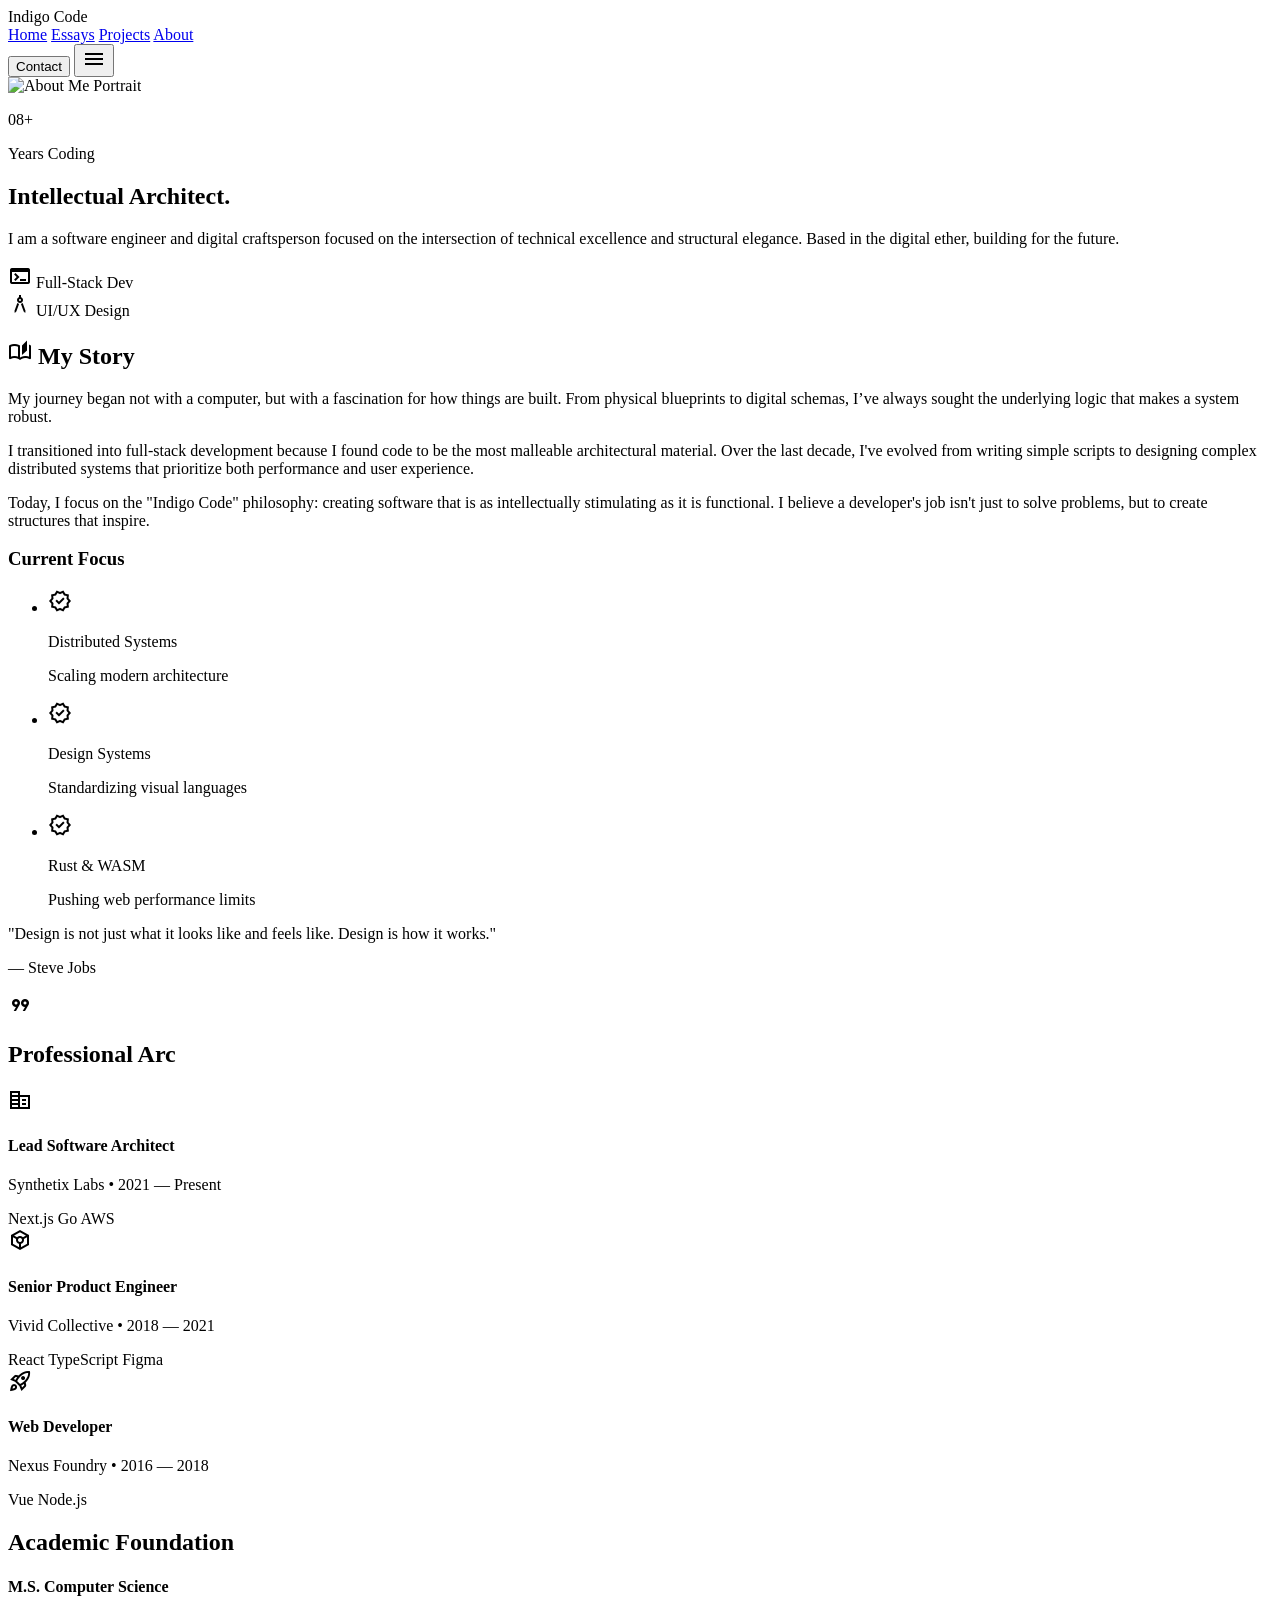
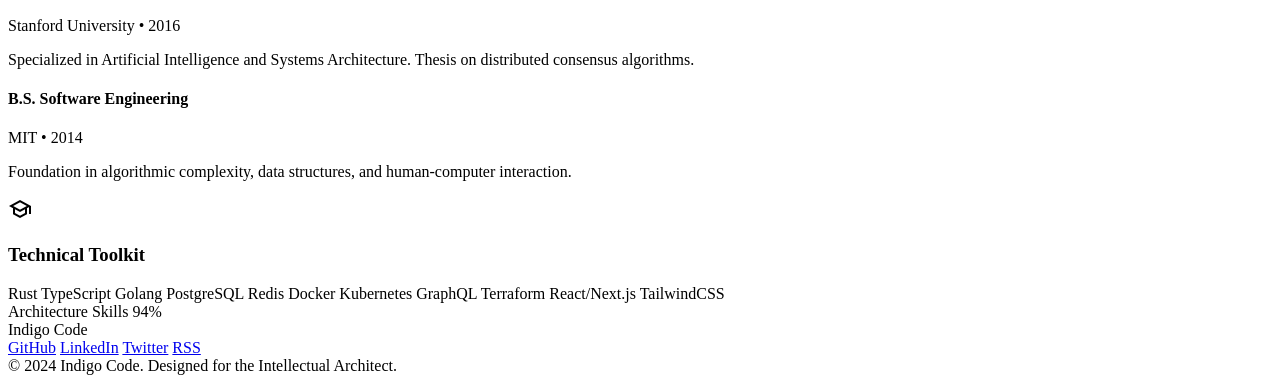
==== about.html @ 25bd3133 "update pages" ====
<!DOCTYPE html>

<html class="light" lang="en">

<head>
    <meta charset="utf-8" />
    <meta content="width=device-width, initial-scale=1.0" name="viewport" />
    <title>About Me | Indigo Code</title>
    <script src="https://cdn.tailwindcss.com?plugins=forms,container-queries"></script>
    <link
        href="https://fonts.googleapis.com/css2?family=Manrope:wght@400;700;800&amp;family=Inter:wght@400;500;600&amp;display=swap"
        rel="stylesheet" />
    <link
        href="https://fonts.googleapis.com/css2?family=Material+Symbols+Outlined:wght,FILL@100..700,0..1&amp;display=swap"
        rel="stylesheet" />
    <link
        href="https://fonts.googleapis.com/css2?family=Material+Symbols+Outlined:wght,FILL@100..700,0..1&amp;display=swap"
        rel="stylesheet" />
    <script id="tailwind-config">
        tailwind.config = {
            darkMode: "class",
            theme: {
                extend: {
                    "colors": {
                        "tertiary-container": "#006374",
                        "primary-fixed": "#dee0ff",
                        "primary": "#24389c",
                        "on-primary": "#ffffff",
                        "on-secondary-container": "#54647a",
                        "secondary-fixed-dim": "#b7c8e1",
                        "secondary-fixed": "#d3e4fe",
                        "surface-container-lowest": "#ffffff",
                        "surface-container-high": "#e6e8ea",
                        "error": "#ba1a1a",
                        "surface-container-low": "#f2f4f6",
                        "on-primary-fixed-variant": "#293ca0",
                        "on-tertiary-container": "#66e2ff",
                        "on-error": "#ffffff",
                        "on-tertiary": "#ffffff",
                        "error-container": "#ffdad6",
                        "background": "#f7f9fb",
                        "on-secondary": "#ffffff",
                        "surface-tint": "#4355b9",
                        "outline": "#757684",
                        "surface-dim": "#d8dadc",
                        "secondary": "#505f76",
                        "primary-container": "#3f51b5",
                        "on-surface-variant": "#454652",
                        "on-error-container": "#93000a",
                        "on-secondary-fixed-variant": "#38485d",
                        "surface-container-highest": "#e0e3e5",
                        "surface-container": "#eceef0",
                        "secondary-container": "#d0e1fb",
                        "on-surface": "#191c1e",
                        "on-primary-container": "#cacfff",
                        "surface-variant": "#e0e3e5",
                        "inverse-surface": "#2d3133",
                        "on-tertiary-fixed-variant": "#004e5c",
                        "on-secondary-fixed": "#0b1c30",
                        "on-background": "#191c1e",
                        "on-tertiary-fixed": "#001f26",
                        "on-primary-fixed": "#00105c",
                        "tertiary-fixed": "#acedff",
                        "surface": "#f7f9fb",
                        "tertiary": "#004a57",
                        "outline-variant": "#c5c5d4",
                        "surface-bright": "#f7f9fb",
                        "inverse-primary": "#bac3ff",
                        "primary-fixed-dim": "#bac3ff",
                        "tertiary-fixed-dim": "#4cd7f6",
                        "inverse-on-surface": "#eff1f3"
                    },
                    "borderRadius": {
                        "DEFAULT": "0.25rem",
                        "lg": "0.5rem",
                        "xl": "0.75rem",
                        "full": "9999px"
                    },
                    "fontFamily": {
                        "headline": ["Manrope"],
                        "body": ["Inter"],
                        "label": ["Inter"]
                    }
                },
            }
        }
    </script>
    <style>
        .material-symbols-outlined {
            font-variation-settings: 'FILL' 0, 'wght' 400, 'GRAD' 0, 'opsz' 24;
        }

        .bg-glass {
            backdrop-filter: blur(12px);
            -webkit-backdrop-filter: blur(12px);
        }
    </style>
</head>

<body class="bg-background text-on-surface font-body selection:bg-primary-fixed selection:text-on-primary-fixed">
    <header
        class="sticky top-0 w-full z-50 bg-slate-50/80 dark:bg-slate-900/80 backdrop-blur-xl shadow-sm dark:shadow-none">
        <nav class="flex justify-between items-center px-8 py-4 max-w-7xl mx-auto">
            <div class="text-2xl font-bold text-indigo-900 dark:text-white tracking-tighter font-headline">Indigo Code
            </div>
            <div class="hidden md:flex items-center gap-8 font-headline tracking-tight">
                <a class="text-slate-600 dark:text-slate-400 hover:text-indigo-600 dark:hover:text-indigo-300 transition-all duration-300"
                    href="#">Home</a>
                <a class="text-slate-600 dark:text-slate-400 hover:text-indigo-600 dark:hover:text-indigo-300 transition-all duration-300"
                    href="#">Essays</a>
                <a class="text-slate-600 dark:text-slate-400 hover:text-indigo-600 dark:hover:text-indigo-300 transition-all duration-300"
                    href="#">Projects</a>
                <a class="text-indigo-700 dark:text-indigo-400 border-b-2 border-indigo-700 dark:border-indigo-400 pb-1"
                    href="#">About</a>
            </div>
            <div class="flex items-center gap-4">
                <button
                    class="hidden md:block px-6 py-2 bg-gradient-to-br from-primary to-primary-container text-on-primary rounded-lg font-headline font-semibold scale-95 active:scale-90 transition-transform">
                    Contact
                </button>
                <button class="md:hidden text-on-surface">
                    <span class="material-symbols-outlined">menu</span>
                </button>
            </div>
        </nav>
    </header>
    <main class="max-w-7xl mx-auto px-8 py-16 md:py-24">
        <section class="relative mb-24">
            <div class="absolute -top-24 -right-12 w-96 h-96 bg-tertiary-fixed-dim/20 blur-[120px] rounded-full z-0">
            </div>
            <div class="flex flex-col md:flex-row gap-12 items-center relative z-10">
                <div class="w-full md:w-5/12 aspect-square relative">
                    <div class="absolute inset-0 bg-primary-container/10 rounded-xl -rotate-3"></div>
                    <img alt="About Me Portrait" class="w-full h-full object-cover rounded-xl shadow-xl relative z-10"
                        data-alt="Professional portrait of a focused man in a minimal office setting, soft natural lighting, warm and intellectual atmosphere"
                        src="https://lh3.googleusercontent.com/aida-public/[base64]" />
                    <div
                        class="absolute -bottom-6 -left-6 px-6 py-4 bg-surface-container-lowest shadow-lg rounded-lg border border-outline-variant/10 z-20">
                        <p class="text-primary font-headline font-extrabold text-xl leading-none">08+</p>
                        <p class="text-on-secondary-container text-xs font-label uppercase tracking-widest mt-1">Years
                            Coding</p>
                    </div>
                </div>
                <div class="w-full md:w-7/12">
                    <h1
                        class="text-6xl md:text-8xl font-headline font-extrabold tracking-tighter text-on-surface mb-6 leading-tight">
                        Intellectual <span class="text-primary">Architect.</span>
                    </h1>
                    <p class="text-xl text-on-surface-variant leading-relaxed max-w-2xl font-body">
                        I am a software engineer and digital craftsperson focused on the intersection of technical
                        excellence and structural elegance. Based in the digital ether, building for the future.
                    </p>
                    <div class="mt-8 flex gap-4">
                        <div
                            class="flex items-center gap-2 px-4 py-2 bg-secondary-container text-on-secondary-container rounded-full font-label text-sm">
                            <span class="material-symbols-outlined text-sm">terminal</span>
                            Full-Stack Dev
                        </div>
                        <div
                            class="flex items-center gap-2 px-4 py-2 bg-secondary-container text-on-secondary-container rounded-full font-label text-sm">
                            <span class="material-symbols-outlined text-sm">architecture</span>
                            UI/UX Design
                        </div>
                    </div>
                </div>
            </div>
        </section>
        <section class="grid grid-cols-1 md:grid-cols-12 gap-8 mb-24">
            <div class="md:col-span-8 bg-surface-container-low rounded-xl p-10">
                <h2 class="text-3xl font-headline font-bold mb-8 flex items-center gap-3">
                    <span class="material-symbols-outlined text-primary">auto_stories</span>
                    My Story
                </h2>
                <div class="space-y-6 text-on-surface-variant text-lg leading-relaxed font-body">
                    <p>
                        My journey began not with a computer, but with a fascination for how things are built. From
                        physical blueprints to digital schemas, I’ve always sought the underlying logic that makes a
                        system robust.
                    </p>
                    <p>
                        I transitioned into full-stack development because I found code to be the most malleable
                        architectural material. Over the last decade, I've evolved from writing simple scripts to
                        designing complex distributed systems that prioritize both performance and user experience.
                    </p>
                    <p>
                        Today, I focus on the "Indigo Code" philosophy: creating software that is as intellectually
                        stimulating as it is functional. I believe a developer's job isn't just to solve problems, but
                        to create structures that inspire.
                    </p>
                </div>
            </div>
            <div class="md:col-span-4 space-y-8">
                <div class="bg-surface-container-high rounded-xl p-8">
                    <h3 class="text-xl font-headline font-bold mb-6">Current Focus</h3>
                    <ul class="space-y-4">
                        <li class="flex gap-4">
                            <span class="material-symbols-outlined text-primary">verified</span>
                            <div>
                                <p class="font-bold">Distributed Systems</p>
                                <p class="text-sm text-on-surface-variant">Scaling modern architecture</p>
                            </div>
                        </li>
                        <li class="flex gap-4">
                            <span class="material-symbols-outlined text-primary">verified</span>
                            <div>
                                <p class="font-bold">Design Systems</p>
                                <p class="text-sm text-on-surface-variant">Standardizing visual languages</p>
                            </div>
                        </li>
                        <li class="flex gap-4">
                            <span class="material-symbols-outlined text-primary">verified</span>
                            <div>
                                <p class="font-bold">Rust &amp; WASM</p>
                                <p class="text-sm text-on-surface-variant">Pushing web performance limits</p>
                            </div>
                        </li>
                    </ul>
                </div>
                <div class="bg-primary text-on-primary rounded-xl p-8 overflow-hidden relative">
                    <div class="relative z-10">
                        <p class="font-headline italic text-lg leading-snug">"Design is not just what it looks like and
                            feels like. Design is how it works."</p>
                        <p class="mt-4 text-sm font-label opacity-70">— Steve Jobs</p>
                    </div>
                    <div class="absolute -bottom-8 -right-8 opacity-10">
                        <span class="material-symbols-outlined text-[120px]">format_quote</span>
                    </div>
                </div>
            </div>
        </section>
        <section class="mb-24">
            <h2 class="text-4xl font-headline font-extrabold mb-12 tracking-tight">Professional Arc</h2>
            <div class="space-y-4">
                <div
                    class="group bg-surface-container-lowest p-8 rounded-xl flex flex-col md:flex-row justify-between items-start md:items-center hover:bg-surface-container transition-colors duration-300">
                    <div class="flex items-center gap-6">
                        <div class="w-14 h-14 bg-primary/5 rounded-lg flex items-center justify-center text-primary">
                            <span class="material-symbols-outlined text-3xl">corporate_fare</span>
                        </div>
                        <div>
                            <h4 class="text-xl font-headline font-bold">Lead Software Architect</h4>
                            <p class="text-on-surface-variant">Synthetix Labs • 2021 — Present</p>
                        </div>
                    </div>
                    <div class="mt-4 md:mt-0 flex gap-2">
                        <span class="px-3 py-1 bg-surface-container-highest rounded text-xs font-label">Next.js</span>
                        <span class="px-3 py-1 bg-surface-container-highest rounded text-xs font-label">Go</span>
                        <span class="px-3 py-1 bg-surface-container-highest rounded text-xs font-label">AWS</span>
                    </div>
                </div>
                <div
                    class="group bg-surface-container-lowest p-8 rounded-xl flex flex-col md:flex-row justify-between items-start md:items-center hover:bg-surface-container transition-colors duration-300">
                    <div class="flex items-center gap-6">
                        <div class="w-14 h-14 bg-primary/5 rounded-lg flex items-center justify-center text-primary">
                            <span class="material-symbols-outlined text-3xl">token</span>
                        </div>
                        <div>
                            <h4 class="text-xl font-headline font-bold">Senior Product Engineer</h4>
                            <p class="text-on-surface-variant">Vivid Collective • 2018 — 2021</p>
                        </div>
                    </div>
                    <div class="mt-4 md:mt-0 flex gap-2">
                        <span class="px-3 py-1 bg-surface-container-highest rounded text-xs font-label">React</span>
                        <span
                            class="px-3 py-1 bg-surface-container-highest rounded text-xs font-label">TypeScript</span>
                        <span class="px-3 py-1 bg-surface-container-highest rounded text-xs font-label">Figma</span>
                    </div>
                </div>
                <div
                    class="group bg-surface-container-lowest p-8 rounded-xl flex flex-col md:flex-row justify-between items-start md:items-center hover:bg-surface-container transition-colors duration-300">
                    <div class="flex items-center gap-6">
                        <div class="w-14 h-14 bg-primary/5 rounded-lg flex items-center justify-center text-primary">
                            <span class="material-symbols-outlined text-3xl">rocket_launch</span>
                        </div>
                        <div>
                            <h4 class="text-xl font-headline font-bold">Web Developer</h4>
                            <p class="text-on-surface-variant">Nexus Foundry • 2016 — 2018</p>
                        </div>
                    </div>
                    <div class="mt-4 md:mt-0 flex gap-2">
                        <span class="px-3 py-1 bg-surface-container-highest rounded text-xs font-label">Vue</span>
                        <span class="px-3 py-1 bg-surface-container-highest rounded text-xs font-label">Node.js</span>
                    </div>
                </div>
            </div>
        </section>
        <section class="grid grid-cols-1 md:grid-cols-2 gap-12">
            <div>
                <h2 class="text-3xl font-headline font-bold mb-8">Academic Foundation</h2>
                <div class="relative pl-8 border-l border-outline-variant/30 space-y-12">
                    <div class="relative">
                        <div
                            class="absolute -left-[41px] top-0 w-5 h-5 bg-primary rounded-full border-4 border-background">
                        </div>
                        <h4 class="font-headline font-bold text-lg">M.S. Computer Science</h4>
                        <p class="text-primary font-label text-sm uppercase tracking-wide">Stanford University • 2016
                        </p>
                        <p class="mt-2 text-on-surface-variant">Specialized in Artificial Intelligence and Systems
                            Architecture. Thesis on distributed consensus algorithms.</p>
                    </div>
                    <div class="relative">
                        <div
                            class="absolute -left-[41px] top-0 w-5 h-5 bg-outline-variant rounded-full border-4 border-background">
                        </div>
                        <h4 class="font-headline font-bold text-lg">B.S. Software Engineering</h4>
                        <p class="text-primary font-label text-sm uppercase tracking-wide">MIT • 2014</p>
                        <p class="mt-2 text-on-surface-variant">Foundation in algorithmic complexity, data structures,
                            and human-computer interaction.</p>
                    </div>
                </div>
            </div>
            <div class="bg-surface-container-low rounded-xl p-10 relative overflow-hidden">
                <div class="absolute top-0 right-0 p-4 opacity-5">
                    <span class="material-symbols-outlined text-9xl">school</span>
                </div>
                <h3 class="text-2xl font-headline font-bold mb-6">Technical Toolkit</h3>
                <div class="flex flex-wrap gap-3">
                    <span
                        class="px-4 py-2 bg-surface-container-lowest text-on-surface rounded-lg font-label text-sm shadow-sm">Rust</span>
                    <span
                        class="px-4 py-2 bg-surface-container-lowest text-on-surface rounded-lg font-label text-sm shadow-sm">TypeScript</span>
                    <span
                        class="px-4 py-2 bg-surface-container-lowest text-on-surface rounded-lg font-label text-sm shadow-sm">Golang</span>
                    <span
                        class="px-4 py-2 bg-surface-container-lowest text-on-surface rounded-lg font-label text-sm shadow-sm">PostgreSQL</span>
                    <span
                        class="px-4 py-2 bg-surface-container-lowest text-on-surface rounded-lg font-label text-sm shadow-sm">Redis</span>
                    <span
                        class="px-4 py-2 bg-surface-container-lowest text-on-surface rounded-lg font-label text-sm shadow-sm">Docker</span>
                    <span
                        class="px-4 py-2 bg-surface-container-lowest text-on-surface rounded-lg font-label text-sm shadow-sm">Kubernetes</span>
                    <span
                        class="px-4 py-2 bg-surface-container-lowest text-on-surface rounded-lg font-label text-sm shadow-sm">GraphQL</span>
                    <span
                        class="px-4 py-2 bg-surface-container-lowest text-on-surface rounded-lg font-label text-sm shadow-sm">Terraform</span>
                    <span
                        class="px-4 py-2 bg-surface-container-lowest text-on-surface rounded-lg font-label text-sm shadow-sm">React/Next.js</span>
                    <span
                        class="px-4 py-2 bg-surface-container-lowest text-on-surface rounded-lg font-label text-sm shadow-sm">TailwindCSS</span>
                </div>
                <div class="mt-10">
                    <div
                        class="flex justify-between text-xs font-label mb-2 uppercase tracking-widest text-on-surface-variant">
                        <span>Architecture Skills</span>
                        <span>94%</span>
                    </div>
                    <div class="w-full h-2 bg-surface-container-highest rounded-full overflow-hidden">
                        <div class="w-[94%] h-full bg-primary"></div>
                    </div>
                </div>
            </div>
        </section>
    </main>
    <footer class="bg-slate-100 dark:bg-slate-950 w-full py-12">
        <div class="flex flex-col md:flex-row justify-between items-center px-8 max-w-7xl mx-auto gap-6">
            <div class="font-manrope font-bold text-indigo-900 dark:text-indigo-100">
                Indigo Code
            </div>
            <div class="flex gap-8">
                <a class="text-slate-500 dark:text-slate-400 font-inter text-sm hover:text-indigo-500 dark:hover:text-indigo-300 underline-offset-4 hover:underline opacity-80 hover:opacity-100 transition-opacity"
                    href="#">GitHub</a>
                <a class="text-slate-500 dark:text-slate-400 font-inter text-sm hover:text-indigo-500 dark:hover:text-indigo-300 underline-offset-4 hover:underline opacity-80 hover:opacity-100 transition-opacity"
                    href="#">LinkedIn</a>
                <a class="text-slate-500 dark:text-slate-400 font-inter text-sm hover:text-indigo-500 dark:hover:text-indigo-300 underline-offset-4 hover:underline opacity-80 hover:opacity-100 transition-opacity"
                    href="#">Twitter</a>
                <a class="text-slate-500 dark:text-slate-400 font-inter text-sm hover:text-indigo-500 dark:hover:text-indigo-300 underline-offset-4 hover:underline opacity-80 hover:opacity-100 transition-opacity"
                    href="#">RSS</a>
            </div>
            <div class="text-slate-500 dark:text-slate-400 font-inter text-sm">
                © 2024 Indigo Code. Designed for the Intellectual Architect.
            </div>
        </div>
    </footer>
</body>

</html>
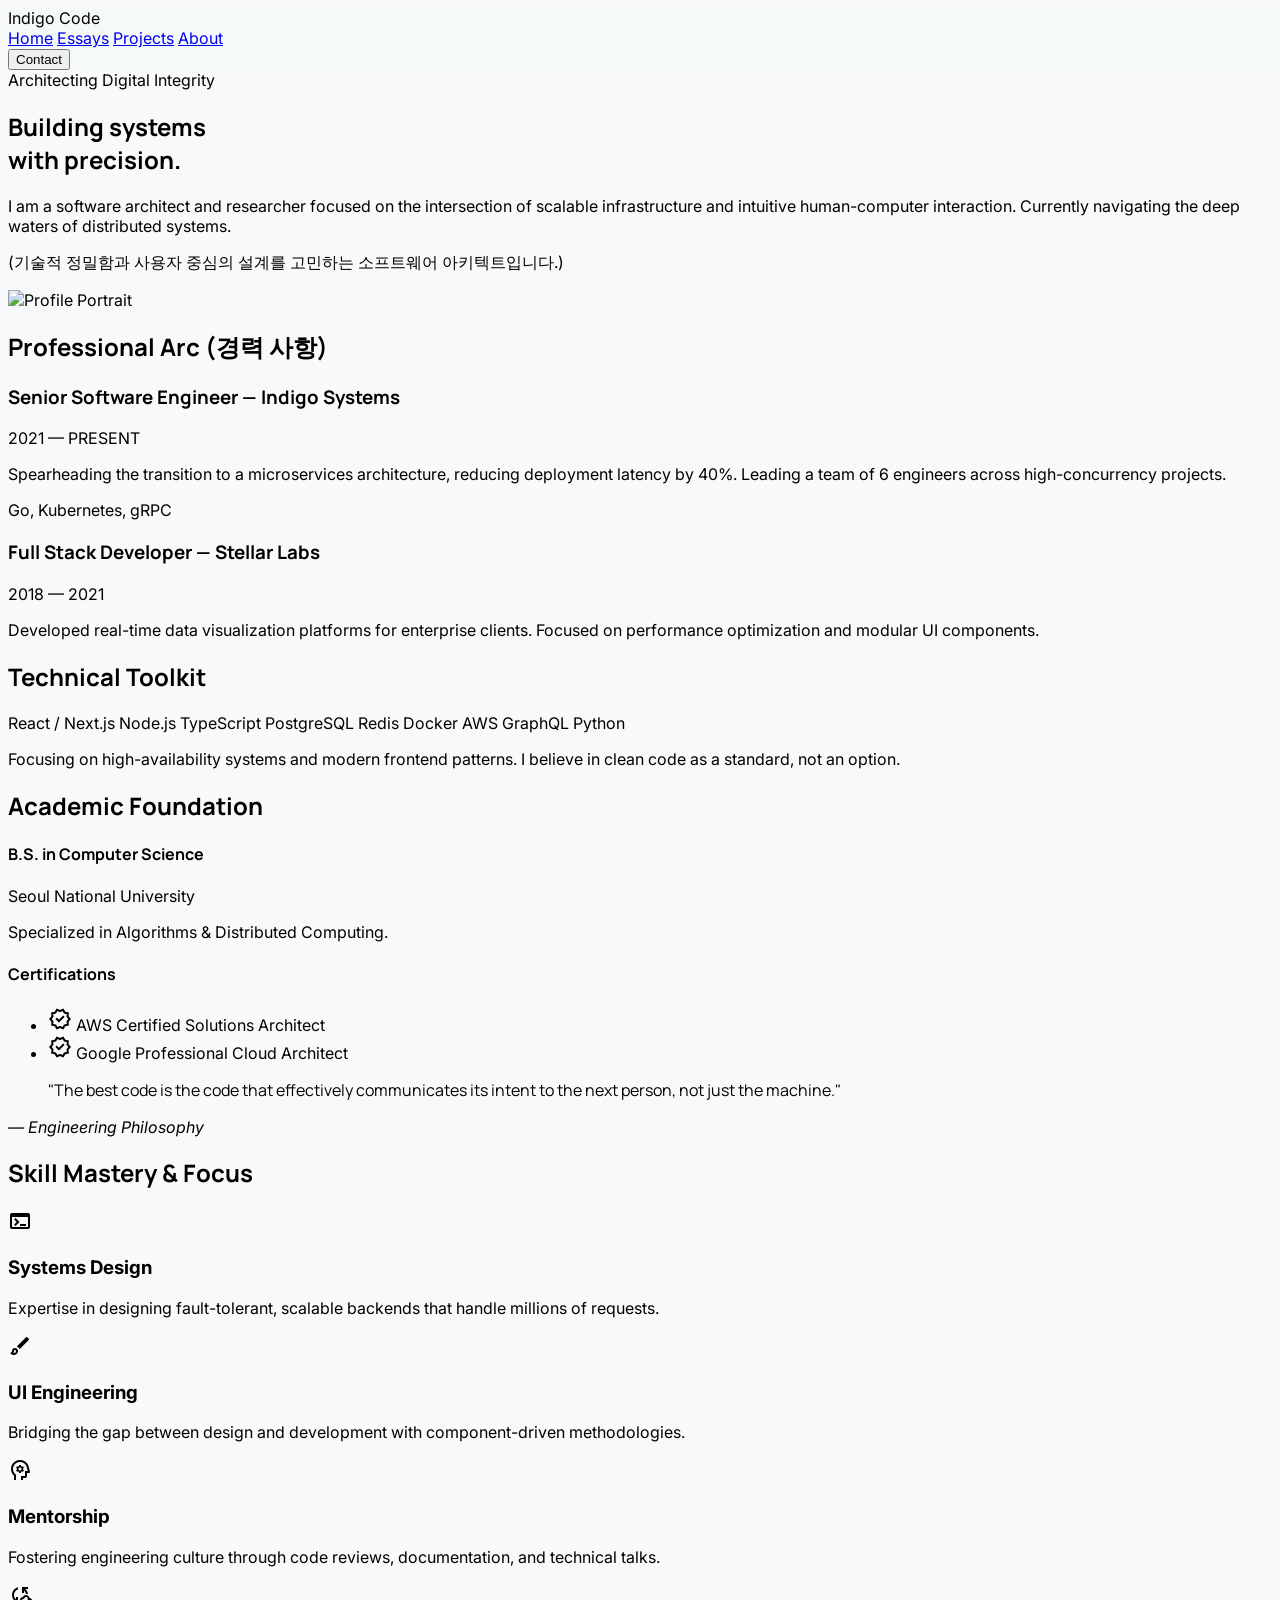
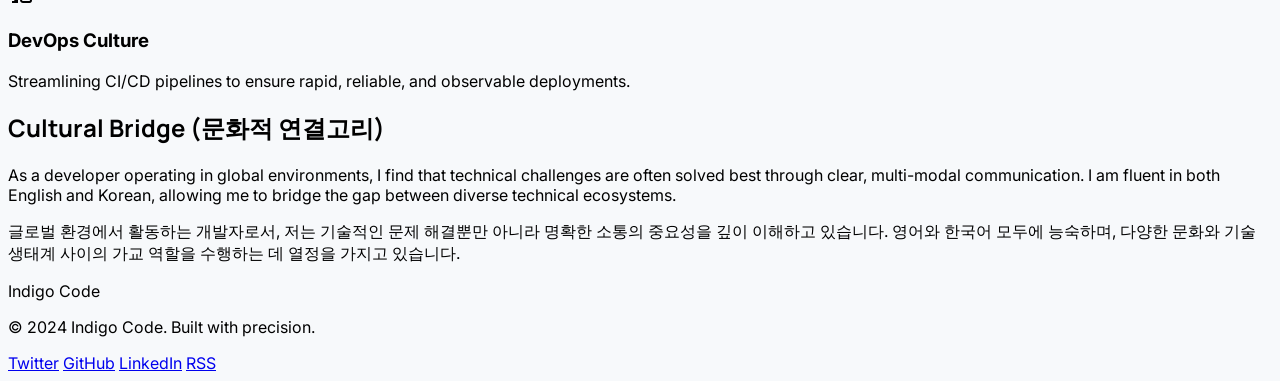
==== commit bf4bbfbe: "update pages" ====
--- a/about.html
+++ b/about.html
@@ -1,14 +1,14 @@
 <!DOCTYPE html>
 
-<html class="light" lang="en">
+<html lang="en">
 
 <head>
     <meta charset="utf-8" />
     <meta content="width=device-width, initial-scale=1.0" name="viewport" />
-    <title>About Me | Indigo Code</title>
+    <title>About | Indigo Code</title>
     <script src="https://cdn.tailwindcss.com?plugins=forms,container-queries"></script>
     <link
-        href="https://fonts.googleapis.com/css2?family=Manrope:wght@400;700;800&amp;family=Inter:wght@400;500;600&amp;display=swap"
+        href="https://fonts.googleapis.com/css2?family=Manrope:wght@400;600;700;800&amp;family=Inter:wght@400;500;600&amp;display=swap"
         rel="stylesheet" />
     <link
         href="https://fonts.googleapis.com/css2?family=Material+Symbols+Outlined:wght,FILL@100..700,0..1&amp;display=swap"
@@ -22,53 +22,53 @@
             theme: {
                 extend: {
                     "colors": {
-                        "tertiary-container": "#006374",
-                        "primary-fixed": "#dee0ff",
+                        "on-tertiary": "#ffffff",
+                        "on-secondary": "#ffffff",
+                        "on-primary-fixed": "#00105c",
+                        "surface-bright": "#f7f9fb",
+                        "surface": "#f7f9fb",
                         "primary": "#24389c",
                         "on-primary": "#ffffff",
+                        "surface-dim": "#d8dadc",
+                        "surface-container-low": "#f2f4f6",
+                        "surface-container": "#eceef0",
+                        "secondary": "#505f76",
+                        "on-primary-container": "#cacfff",
+                        "on-secondary-fixed": "#0b1c30",
+                        "inverse-primary": "#bac3ff",
+                        "on-surface-variant": "#454652",
                         "on-secondary-container": "#54647a",
+                        "on-primary-fixed-variant": "#293ca0",
+                        "on-background": "#191c1e",
+                        "tertiary-fixed-dim": "#4cd7f6",
                         "secondary-fixed-dim": "#b7c8e1",
+                        "tertiary-container": "#006374",
+                        "on-tertiary-container": "#66e2ff",
+                        "primary-container": "#3f51b5",
+                        "on-error": "#ffffff",
+                        "primary-fixed": "#dee0ff",
+                        "surface-container-highest": "#e0e3e5",
+                        "on-error-container": "#93000a",
+                        "outline-variant": "#c5c5d4",
+                        "inverse-surface": "#2d3133",
+                        "secondary-container": "#d0e1fb",
+                        "background": "#f7f9fb",
+                        "primary-fixed-dim": "#bac3ff",
+                        "on-surface": "#191c1e",
+                        "tertiary-fixed": "#acedff",
+                        "on-tertiary-fixed": "#001f26",
+                        "outline": "#757684",
+                        "error-container": "#ffdad6",
+                        "surface-container-lowest": "#ffffff",
+                        "error": "#ba1a1a",
+                        "inverse-on-surface": "#eff1f3",
                         "secondary-fixed": "#d3e4fe",
-                        "surface-container-lowest": "#ffffff",
+                        "tertiary": "#004a57",
+                        "on-tertiary-fixed-variant": "#004e5c",
+                        "surface-tint": "#4355b9",
+                        "surface-variant": "#e0e3e5",
                         "surface-container-high": "#e6e8ea",
-                        "error": "#ba1a1a",
-                        "surface-container-low": "#f2f4f6",
-                        "on-primary-fixed-variant": "#293ca0",
-                        "on-tertiary-container": "#66e2ff",
-                        "on-error": "#ffffff",
-                        "on-tertiary": "#ffffff",
-                        "error-container": "#ffdad6",
-                        "background": "#f7f9fb",
-                        "on-secondary": "#ffffff",
-                        "surface-tint": "#4355b9",
-                        "outline": "#757684",
-                        "surface-dim": "#d8dadc",
-                        "secondary": "#505f76",
-                        "primary-container": "#3f51b5",
-                        "on-surface-variant": "#454652",
-                        "on-error-container": "#93000a",
-                        "on-secondary-fixed-variant": "#38485d",
-                        "surface-container-highest": "#e0e3e5",
-                        "surface-container": "#eceef0",
-                        "secondary-container": "#d0e1fb",
-                        "on-surface": "#191c1e",
-                        "on-primary-container": "#cacfff",
-                        "surface-variant": "#e0e3e5",
-                        "inverse-surface": "#2d3133",
-                        "on-tertiary-fixed-variant": "#004e5c",
-                        "on-secondary-fixed": "#0b1c30",
-                        "on-background": "#191c1e",
-                        "on-tertiary-fixed": "#001f26",
-                        "on-primary-fixed": "#00105c",
-                        "tertiary-fixed": "#acedff",
-                        "surface": "#f7f9fb",
-                        "tertiary": "#004a57",
-                        "outline-variant": "#c5c5d4",
-                        "surface-bright": "#f7f9fb",
-                        "inverse-primary": "#bac3ff",
-                        "primary-fixed-dim": "#bac3ff",
-                        "tertiary-fixed-dim": "#4cd7f6",
-                        "inverse-on-surface": "#eff1f3"
+                        "on-secondary-fixed-variant": "#38485d"
                     },
                     "borderRadius": {
                         "DEFAULT": "0.25rem",
@@ -82,292 +82,267 @@
                         "label": ["Inter"]
                     }
                 },
-            }
+            },
         }
     </script>
     <style>
+        body {
+            font-family: 'Inter', sans-serif;
+            background-color: #f7f9fb;
+        }
+
+        .font-headline {
+            font-family: 'Manrope', sans-serif;
+        }
+
         .material-symbols-outlined {
             font-variation-settings: 'FILL' 0, 'wght' 400, 'GRAD' 0, 'opsz' 24;
         }
 
-        .bg-glass {
-            backdrop-filter: blur(12px);
-            -webkit-backdrop-filter: blur(12px);
+        .no-line {
+            border: none !important;
+        }
+
+        .tonal-layering {
+            background-color: rgba(247, 249, 251, 0.8);
         }
     </style>
 </head>
 
-<body class="bg-background text-on-surface font-body selection:bg-primary-fixed selection:text-on-primary-fixed">
-    <header
-        class="sticky top-0 w-full z-50 bg-slate-50/80 dark:bg-slate-900/80 backdrop-blur-xl shadow-sm dark:shadow-none">
-        <nav class="flex justify-between items-center px-8 py-4 max-w-7xl mx-auto">
-            <div class="text-2xl font-bold text-indigo-900 dark:text-white tracking-tighter font-headline">Indigo Code
-            </div>
-            <div class="hidden md:flex items-center gap-8 font-headline tracking-tight">
-                <a class="text-slate-600 dark:text-slate-400 hover:text-indigo-600 dark:hover:text-indigo-300 transition-all duration-300"
-                    href="#">Home</a>
-                <a class="text-slate-600 dark:text-slate-400 hover:text-indigo-600 dark:hover:text-indigo-300 transition-all duration-300"
-                    href="#">Essays</a>
-                <a class="text-slate-600 dark:text-slate-400 hover:text-indigo-600 dark:hover:text-indigo-300 transition-all duration-300"
-                    href="#">Projects</a>
-                <a class="text-indigo-700 dark:text-indigo-400 border-b-2 border-indigo-700 dark:border-indigo-400 pb-1"
-                    href="#">About</a>
-            </div>
-            <div class="flex items-center gap-4">
+<body class="text-on-surface selection:bg-primary-container selection:text-on-primary-container">
+    <!-- TopNavBar Shell -->
+    <nav class="fixed top-0 w-full z-50 bg-slate-50/80 dark:bg-slate-950/80 backdrop-blur-xl no-line tonal-layering">
+        <div class="flex justify-between items-center px-8 py-4 max-w-7xl mx-auto font-['Manrope'] tracking-tight">
+            <div class="text-xl font-bold tracking-tighter text-indigo-900 dark:text-indigo-100">
+                Indigo Code
+            </div>
+            <div class="hidden md:flex items-center space-x-8">
+                <a class="text-slate-600 dark:text-slate-400 hover:text-indigo-600 hover:bg-slate-200/50 dark:hover:bg-slate-800/50 transition-colors px-2 py-1 rounded"
+                    href="index.html">Home</a>
+                <a class="text-slate-600 dark:text-slate-400 hover:text-indigo-600 hover:bg-slate-200/50 dark:hover:bg-slate-800/50 transition-colors px-2 py-1 rounded"
+                    href="list.html">Essays</a>
+                <a class="text-slate-600 dark:text-slate-400 hover:text-indigo-600 hover:bg-slate-200/50 dark:hover:bg-slate-800/50 transition-colors px-2 py-1 rounded"
+                    href="projects.html">Projects</a>
+                <a class="text-indigo-700 dark:text-indigo-400 font-bold border-b-2 border-indigo-600 px-2 py-1"
+                    href="about.html">About</a>
+            </div>
+            <div class="flex items-center space-x-4">
                 <button
-                    class="hidden md:block px-6 py-2 bg-gradient-to-br from-primary to-primary-container text-on-primary rounded-lg font-headline font-semibold scale-95 active:scale-90 transition-transform">
+                    class="bg-gradient-to-br from-primary to-primary-container text-on-primary px-6 py-2 rounded font-semibold scale-95 duration-200 hover:scale-100 transition-transform">
                     Contact
                 </button>
-                <button class="md:hidden text-on-surface">
-                    <span class="material-symbols-outlined">menu</span>
-                </button>
-            </div>
-        </nav>
-    </header>
-    <main class="max-w-7xl mx-auto px-8 py-16 md:py-24">
-        <section class="relative mb-24">
-            <div class="absolute -top-24 -right-12 w-96 h-96 bg-tertiary-fixed-dim/20 blur-[120px] rounded-full z-0">
-            </div>
-            <div class="flex flex-col md:flex-row gap-12 items-center relative z-10">
-                <div class="w-full md:w-5/12 aspect-square relative">
-                    <div class="absolute inset-0 bg-primary-container/10 rounded-xl -rotate-3"></div>
-                    <img alt="About Me Portrait" class="w-full h-full object-cover rounded-xl shadow-xl relative z-10"
-                        data-alt="Professional portrait of a focused man in a minimal office setting, soft natural lighting, warm and intellectual atmosphere"
-                        src="https://lh3.googleusercontent.com/aida-public/[base64]" />
+            </div>
+        </div>
+    </nav>
+    <main class="pt-24 pb-20">
+        <!-- Hero Section: Identity -->
+        <section class="max-w-7xl mx-auto px-8 mb-16">
+            <div class="grid grid-cols-1 lg:grid-cols-12 gap-12 items-end">
+                <div class="lg:col-span-8">
+                    <span class="text-tertiary font-bold tracking-widest uppercase text-xs mb-4 block">Architecting
+                        Digital Integrity</span>
+                    <h1
+                        class="text-6xl md:text-8xl font-headline font-extrabold tracking-tighter text-on-surface mb-8 leading-[0.9]">
+                        Building systems <br />with <span class="text-primary italic">precision</span>.
+                    </h1>
+                    <p class="text-xl md:text-2xl text-on-surface-variant max-w-2xl leading-relaxed">
+                        I am a software architect and researcher focused on the intersection of scalable infrastructure
+                        and intuitive human-computer interaction. Currently navigating the deep waters of distributed
+                        systems.
+                    </p>
+                    <p class="text-lg text-secondary font-medium mt-4">
+                        (기술적 정밀함과 사용자 중심의 설계를 고민하는 소프트웨어 아키텍트입니다.)
+                    </p>
+                </div>
+                <div class="lg:col-span-4 relative group">
+                    <div class="aspect-square rounded-lg overflow-hidden bg-surface-container-high relative z-10">
+                        <img alt="Profile Portrait"
+                            class="w-full h-full object-cover grayscale hover:grayscale-0 transition-all duration-700"
+                            data-alt="Modern professional portrait of a software engineer in a minimal architectural setting with soft natural window lighting and slate gray tones"
+                            src="https://lh3.googleusercontent.com/aida-public/[base64]" />
+                    </div>
                     <div
-                        class="absolute -bottom-6 -left-6 px-6 py-4 bg-surface-container-lowest shadow-lg rounded-lg border border-outline-variant/10 z-20">
-                        <p class="text-primary font-headline font-extrabold text-xl leading-none">08+</p>
-                        <p class="text-on-secondary-container text-xs font-label uppercase tracking-widest mt-1">Years
-                            Coding</p>
-                    </div>
-                </div>
-                <div class="w-full md:w-7/12">
-                    <h1
-                        class="text-6xl md:text-8xl font-headline font-extrabold tracking-tighter text-on-surface mb-6 leading-tight">
-                        Intellectual <span class="text-primary">Architect.</span>
-                    </h1>
-                    <p class="text-xl text-on-surface-variant leading-relaxed max-w-2xl font-body">
-                        I am a software engineer and digital craftsperson focused on the intersection of technical
-                        excellence and structural elegance. Based in the digital ether, building for the future.
-                    </p>
-                    <div class="mt-8 flex gap-4">
-                        <div
-                            class="flex items-center gap-2 px-4 py-2 bg-secondary-container text-on-secondary-container rounded-full font-label text-sm">
-                            <span class="material-symbols-outlined text-sm">terminal</span>
-                            Full-Stack Dev
+                        class="absolute -bottom-4 -right-4 w-full h-full bg-primary/5 rounded-lg -z-10 transition-transform group-hover:translate-x-2 group-hover:translate-y-2">
+                    </div>
+                </div>
+            </div>
+        </section>
+        <!-- Professional Arc & Bento Grid -->
+        <section class="max-w-7xl mx-auto px-8 mb-24">
+            <div class="grid grid-cols-1 md:grid-cols-3 gap-6">
+                <!-- Professional Journey -->
+                <div class="md:col-span-2 bg-surface-container-low rounded-xl p-10 flex flex-col justify-between">
+                    <div>
+                        <h2 class="text-3xl font-headline font-bold text-on-surface mb-8">Professional Arc (경력 사항)</h2>
+                        <div class="space-y-8">
+                            <div class="relative pl-8 border-l border-outline-variant">
+                                <div class="absolute -left-1.5 top-2 w-3 h-3 rounded-full bg-primary"></div>
+                                <div class="flex justify-between items-start mb-2">
+                                    <h3 class="text-xl font-bold font-headline">Senior Software Engineer — <span
+                                            class="text-primary">Indigo Systems</span></h3>
+                                    <span class="text-sm font-medium text-secondary">2021 — PRESENT</span>
+                                </div>
+                                <p class="text-on-surface-variant mb-2">Spearheading the transition to a microservices
+                                    architecture, reducing deployment latency by 40%. Leading a team of 6 engineers
+                                    across high-concurrency projects.</p>
+                                <p
+                                    class="text-sm italic text-secondary-container bg-on-secondary-container/10 inline-block px-2 py-0.5 rounded">
+                                    Go, Kubernetes, gRPC</p>
+                            </div>
+                            <div class="relative pl-8 border-l border-outline-variant">
+                                <div class="absolute -left-1.5 top-2 w-3 h-3 rounded-full bg-outline"></div>
+                                <div class="flex justify-between items-start mb-2">
+                                    <h3 class="text-xl font-bold font-headline">Full Stack Developer — <span
+                                            class="text-primary">Stellar Labs</span></h3>
+                                    <span class="text-sm font-medium text-secondary">2018 — 2021</span>
+                                </div>
+                                <p class="text-on-surface-variant">Developed real-time data visualization platforms for
+                                    enterprise clients. Focused on performance optimization and modular UI components.
+                                </p>
+                            </div>
                         </div>
-                        <div
-                            class="flex items-center gap-2 px-4 py-2 bg-secondary-container text-on-secondary-container rounded-full font-label text-sm">
-                            <span class="material-symbols-outlined text-sm">architecture</span>
-                            UI/UX Design
-                        </div>
-                    </div>
-                </div>
-            </div>
-        </section>
-        <section class="grid grid-cols-1 md:grid-cols-12 gap-8 mb-24">
-            <div class="md:col-span-8 bg-surface-container-low rounded-xl p-10">
-                <h2 class="text-3xl font-headline font-bold mb-8 flex items-center gap-3">
-                    <span class="material-symbols-outlined text-primary">auto_stories</span>
-                    My Story
-                </h2>
-                <div class="space-y-6 text-on-surface-variant text-lg leading-relaxed font-body">
-                    <p>
-                        My journey began not with a computer, but with a fascination for how things are built. From
-                        physical blueprints to digital schemas, I’ve always sought the underlying logic that makes a
-                        system robust.
-                    </p>
-                    <p>
-                        I transitioned into full-stack development because I found code to be the most malleable
-                        architectural material. Over the last decade, I've evolved from writing simple scripts to
-                        designing complex distributed systems that prioritize both performance and user experience.
-                    </p>
-                    <p>
-                        Today, I focus on the "Indigo Code" philosophy: creating software that is as intellectually
-                        stimulating as it is functional. I believe a developer's job isn't just to solve problems, but
-                        to create structures that inspire.
-                    </p>
-                </div>
-            </div>
-            <div class="md:col-span-4 space-y-8">
-                <div class="bg-surface-container-high rounded-xl p-8">
-                    <h3 class="text-xl font-headline font-bold mb-6">Current Focus</h3>
-                    <ul class="space-y-4">
-                        <li class="flex gap-4">
-                            <span class="material-symbols-outlined text-primary">verified</span>
-                            <div>
-                                <p class="font-bold">Distributed Systems</p>
-                                <p class="text-sm text-on-surface-variant">Scaling modern architecture</p>
-                            </div>
-                        </li>
-                        <li class="flex gap-4">
-                            <span class="material-symbols-outlined text-primary">verified</span>
-                            <div>
-                                <p class="font-bold">Design Systems</p>
-                                <p class="text-sm text-on-surface-variant">Standardizing visual languages</p>
-                            </div>
-                        </li>
-                        <li class="flex gap-4">
-                            <span class="material-symbols-outlined text-primary">verified</span>
-                            <div>
-                                <p class="font-bold">Rust &amp; WASM</p>
-                                <p class="text-sm text-on-surface-variant">Pushing web performance limits</p>
-                            </div>
-                        </li>
-                    </ul>
-                </div>
-                <div class="bg-primary text-on-primary rounded-xl p-8 overflow-hidden relative">
-                    <div class="relative z-10">
-                        <p class="font-headline italic text-lg leading-snug">"Design is not just what it looks like and
-                            feels like. Design is how it works."</p>
-                        <p class="mt-4 text-sm font-label opacity-70">— Steve Jobs</p>
-                    </div>
-                    <div class="absolute -bottom-8 -right-8 opacity-10">
-                        <span class="material-symbols-outlined text-[120px]">format_quote</span>
-                    </div>
-                </div>
-            </div>
-        </section>
-        <section class="mb-24">
-            <h2 class="text-4xl font-headline font-extrabold mb-12 tracking-tight">Professional Arc</h2>
-            <div class="space-y-4">
-                <div
-                    class="group bg-surface-container-lowest p-8 rounded-xl flex flex-col md:flex-row justify-between items-start md:items-center hover:bg-surface-container transition-colors duration-300">
-                    <div class="flex items-center gap-6">
-                        <div class="w-14 h-14 bg-primary/5 rounded-lg flex items-center justify-center text-primary">
-                            <span class="material-symbols-outlined text-3xl">corporate_fare</span>
+                    </div>
+                </div>
+                <!-- Technical Toolkit (Chips) -->
+                <div class="bg-primary text-on-primary rounded-xl p-10 flex flex-col shadow-2xl shadow-primary/20">
+                    <h2 class="text-2xl font-headline font-bold mb-6">Technical Toolkit</h2>
+                    <div class="flex flex-wrap gap-2">
+                        <span
+                            class="px-3 py-1 bg-primary-container text-on-primary-container rounded-full text-xs font-semibold uppercase tracking-wider">React
+                            / Next.js</span>
+                        <span
+                            class="px-3 py-1 bg-primary-container text-on-primary-container rounded-full text-xs font-semibold uppercase tracking-wider">Node.js</span>
+                        <span
+                            class="px-3 py-1 bg-primary-container text-on-primary-container rounded-full text-xs font-semibold uppercase tracking-wider">TypeScript</span>
+                        <span
+                            class="px-3 py-1 bg-primary-container text-on-primary-container rounded-full text-xs font-semibold uppercase tracking-wider">PostgreSQL</span>
+                        <span
+                            class="px-3 py-1 bg-primary-container text-on-primary-container rounded-full text-xs font-semibold uppercase tracking-wider">Redis</span>
+                        <span
+                            class="px-3 py-1 bg-primary-container text-on-primary-container rounded-full text-xs font-semibold uppercase tracking-wider">Docker</span>
+                        <span
+                            class="px-3 py-1 bg-primary-container text-on-primary-container rounded-full text-xs font-semibold uppercase tracking-wider">AWS</span>
+                        <span
+                            class="px-3 py-1 bg-primary-container text-on-primary-container rounded-full text-xs font-semibold uppercase tracking-wider">GraphQL</span>
+                        <span
+                            class="px-3 py-1 bg-primary-container text-on-primary-container rounded-full text-xs font-semibold uppercase tracking-wider">Python</span>
+                    </div>
+                    <div class="mt-auto pt-8 border-t border-white/10">
+                        <p class="text-sm text-primary-fixed leading-relaxed">
+                            Focusing on high-availability systems and modern frontend patterns. I believe in clean code
+                            as a standard, not an option.
+                        </p>
+                    </div>
+                </div>
+                <!-- Academic Foundation -->
+                <div class="bg-surface-container-highest rounded-xl p-10">
+                    <h2 class="text-2xl font-headline font-bold text-on-surface mb-6">Academic Foundation</h2>
+                    <div class="space-y-6">
+                        <div>
+                            <h4 class="font-bold text-lg font-headline">B.S. in Computer Science</h4>
+                            <p class="text-secondary">Seoul National University</p>
+                            <p class="text-sm text-on-surface-variant mt-1">Specialized in Algorithms &amp; Distributed
+                                Computing.</p>
                         </div>
                         <div>
-                            <h4 class="text-xl font-headline font-bold">Lead Software Architect</h4>
-                            <p class="text-on-surface-variant">Synthetix Labs • 2021 — Present</p>
+                            <h4 class="font-bold text-lg font-headline">Certifications</h4>
+                            <ul class="text-sm text-on-surface-variant space-y-1 mt-2">
+                                <li class="flex items-center gap-2">
+                                    <span class="material-symbols-outlined text-[16px]">verified</span>
+                                    AWS Certified Solutions Architect
+                                </li>
+                                <li class="flex items-center gap-2">
+                                    <span class="material-symbols-outlined text-[16px]">verified</span>
+                                    Google Professional Cloud Architect
+                                </li>
+                            </ul>
                         </div>
                     </div>
-                    <div class="mt-4 md:mt-0 flex gap-2">
-                        <span class="px-3 py-1 bg-surface-container-highest rounded text-xs font-label">Next.js</span>
-                        <span class="px-3 py-1 bg-surface-container-highest rounded text-xs font-label">Go</span>
-                        <span class="px-3 py-1 bg-surface-container-highest rounded text-xs font-label">AWS</span>
-                    </div>
-                </div>
+                </div>
+                <!-- Visual Accent / Quote -->
                 <div
-                    class="group bg-surface-container-lowest p-8 rounded-xl flex flex-col md:flex-row justify-between items-start md:items-center hover:bg-surface-container transition-colors duration-300">
-                    <div class="flex items-center gap-6">
-                        <div class="w-14 h-14 bg-primary/5 rounded-lg flex items-center justify-center text-primary">
-                            <span class="material-symbols-outlined text-3xl">token</span>
-                        </div>
-                        <div>
-                            <h4 class="text-xl font-headline font-bold">Senior Product Engineer</h4>
-                            <p class="text-on-surface-variant">Vivid Collective • 2018 — 2021</p>
-                        </div>
-                    </div>
-                    <div class="mt-4 md:mt-0 flex gap-2">
-                        <span class="px-3 py-1 bg-surface-container-highest rounded text-xs font-label">React</span>
-                        <span
-                            class="px-3 py-1 bg-surface-container-highest rounded text-xs font-label">TypeScript</span>
-                        <span class="px-3 py-1 bg-surface-container-highest rounded text-xs font-label">Figma</span>
-                    </div>
-                </div>
-                <div
-                    class="group bg-surface-container-lowest p-8 rounded-xl flex flex-col md:flex-row justify-between items-start md:items-center hover:bg-surface-container transition-colors duration-300">
-                    <div class="flex items-center gap-6">
-                        <div class="w-14 h-14 bg-primary/5 rounded-lg flex items-center justify-center text-primary">
-                            <span class="material-symbols-outlined text-3xl">rocket_launch</span>
-                        </div>
-                        <div>
-                            <h4 class="text-xl font-headline font-bold">Web Developer</h4>
-                            <p class="text-on-surface-variant">Nexus Foundry • 2016 — 2018</p>
-                        </div>
-                    </div>
-                    <div class="mt-4 md:mt-0 flex gap-2">
-                        <span class="px-3 py-1 bg-surface-container-highest rounded text-xs font-label">Vue</span>
-                        <span class="px-3 py-1 bg-surface-container-highest rounded text-xs font-label">Node.js</span>
+                    class="bg-surface-container-low rounded-xl p-10 flex flex-col justify-center relative overflow-hidden md:col-span-2">
+                    <div class="relative z-10">
+                        <blockquote class="text-3xl font-headline font-bold text-indigo-900 leading-tight">
+                            "The best code is the code that effectively communicates its intent to the next person, not
+                            just the machine."
+                        </blockquote>
+                        <cite class="block mt-4 text-secondary font-medium">— Engineering Philosophy</cite>
+                    </div>
+                    <!-- Decorative Orb -->
+                    <div class="absolute -right-20 -bottom-20 w-64 h-64 bg-tertiary-fixed-dim/20 blur-3xl rounded-full">
                     </div>
                 </div>
             </div>
         </section>
-        <section class="grid grid-cols-1 md:grid-cols-2 gap-12">
-            <div>
-                <h2 class="text-3xl font-headline font-bold mb-8">Academic Foundation</h2>
-                <div class="relative pl-8 border-l border-outline-variant/30 space-y-12">
-                    <div class="relative">
-                        <div
-                            class="absolute -left-[41px] top-0 w-5 h-5 bg-primary rounded-full border-4 border-background">
-                        </div>
-                        <h4 class="font-headline font-bold text-lg">M.S. Computer Science</h4>
-                        <p class="text-primary font-label text-sm uppercase tracking-wide">Stanford University • 2016
-                        </p>
-                        <p class="mt-2 text-on-surface-variant">Specialized in Artificial Intelligence and Systems
-                            Architecture. Thesis on distributed consensus algorithms.</p>
-                    </div>
-                    <div class="relative">
-                        <div
-                            class="absolute -left-[41px] top-0 w-5 h-5 bg-outline-variant rounded-full border-4 border-background">
-                        </div>
-                        <h4 class="font-headline font-bold text-lg">B.S. Software Engineering</h4>
-                        <p class="text-primary font-label text-sm uppercase tracking-wide">MIT • 2014</p>
-                        <p class="mt-2 text-on-surface-variant">Foundation in algorithmic complexity, data structures,
-                            and human-computer interaction.</p>
-                    </div>
-                </div>
-            </div>
-            <div class="bg-surface-container-low rounded-xl p-10 relative overflow-hidden">
-                <div class="absolute top-0 right-0 p-4 opacity-5">
-                    <span class="material-symbols-outlined text-9xl">school</span>
-                </div>
-                <h3 class="text-2xl font-headline font-bold mb-6">Technical Toolkit</h3>
-                <div class="flex flex-wrap gap-3">
-                    <span
-                        class="px-4 py-2 bg-surface-container-lowest text-on-surface rounded-lg font-label text-sm shadow-sm">Rust</span>
-                    <span
-                        class="px-4 py-2 bg-surface-container-lowest text-on-surface rounded-lg font-label text-sm shadow-sm">TypeScript</span>
-                    <span
-                        class="px-4 py-2 bg-surface-container-lowest text-on-surface rounded-lg font-label text-sm shadow-sm">Golang</span>
-                    <span
-                        class="px-4 py-2 bg-surface-container-lowest text-on-surface rounded-lg font-label text-sm shadow-sm">PostgreSQL</span>
-                    <span
-                        class="px-4 py-2 bg-surface-container-lowest text-on-surface rounded-lg font-label text-sm shadow-sm">Redis</span>
-                    <span
-                        class="px-4 py-2 bg-surface-container-lowest text-on-surface rounded-lg font-label text-sm shadow-sm">Docker</span>
-                    <span
-                        class="px-4 py-2 bg-surface-container-lowest text-on-surface rounded-lg font-label text-sm shadow-sm">Kubernetes</span>
-                    <span
-                        class="px-4 py-2 bg-surface-container-lowest text-on-surface rounded-lg font-label text-sm shadow-sm">GraphQL</span>
-                    <span
-                        class="px-4 py-2 bg-surface-container-lowest text-on-surface rounded-lg font-label text-sm shadow-sm">Terraform</span>
-                    <span
-                        class="px-4 py-2 bg-surface-container-lowest text-on-surface rounded-lg font-label text-sm shadow-sm">React/Next.js</span>
-                    <span
-                        class="px-4 py-2 bg-surface-container-lowest text-on-surface rounded-lg font-label text-sm shadow-sm">TailwindCSS</span>
-                </div>
-                <div class="mt-10">
-                    <div
-                        class="flex justify-between text-xs font-label mb-2 uppercase tracking-widest text-on-surface-variant">
-                        <span>Architecture Skills</span>
-                        <span>94%</span>
-                    </div>
-                    <div class="w-full h-2 bg-surface-container-highest rounded-full overflow-hidden">
-                        <div class="w-[94%] h-full bg-primary"></div>
-                    </div>
-                </div>
+        <!-- Skill Mastery Section -->
+        <section class="max-w-7xl mx-auto px-8 mb-24">
+            <h2 class="text-4xl font-headline font-extrabold tracking-tight mb-12">Skill Mastery &amp; Focus</h2>
+            <div class="grid grid-cols-1 md:grid-cols-4 gap-8">
+                <div class="p-8 bg-surface-container-lowest rounded-lg">
+                    <span class="material-symbols-outlined text-primary text-4xl mb-4"
+                        data-icon="terminal">terminal</span>
+                    <h3 class="font-bold text-lg mb-2">Systems Design</h3>
+                    <p class="text-sm text-on-surface-variant">Expertise in designing fault-tolerant, scalable backends
+                        that handle millions of requests.</p>
+                </div>
+                <div class="p-8 bg-surface-container-lowest rounded-lg">
+                    <span class="material-symbols-outlined text-primary text-4xl mb-4" data-icon="brush">brush</span>
+                    <h3 class="font-bold text-lg mb-2">UI Engineering</h3>
+                    <p class="text-sm text-on-surface-variant">Bridging the gap between design and development with
+                        component-driven methodologies.</p>
+                </div>
+                <div class="p-8 bg-surface-container-lowest rounded-lg">
+                    <span class="material-symbols-outlined text-primary text-4xl mb-4"
+                        data-icon="psychology">psychology</span>
+                    <h3 class="font-bold text-lg mb-2">Mentorship</h3>
+                    <p class="text-sm text-on-surface-variant">Fostering engineering culture through code reviews,
+                        documentation, and technical talks.</p>
+                </div>
+                <div class="p-8 bg-surface-container-lowest rounded-lg">
+                    <span class="material-symbols-outlined text-primary text-4xl mb-4"
+                        data-icon="cloud_sync">cloud_sync</span>
+                    <h3 class="font-bold text-lg mb-2">DevOps Culture</h3>
+                    <p class="text-sm text-on-surface-variant">Streamlining CI/CD pipelines to ensure rapid, reliable,
+                        and observable deployments.</p>
+                </div>
+            </div>
+        </section>
+        <!-- Mixed Language Content -->
+        <section class="max-w-3xl mx-auto px-8 py-16 border-t-0 bg-surface-container-low rounded-2xl mb-24">
+            <h2 class="text-2xl font-headline font-bold mb-6 text-center">Cultural Bridge (문화적 연결고리)</h2>
+            <div class="space-y-6 text-on-surface-variant leading-relaxed">
+                <p>
+                    As a developer operating in global environments, I find that technical challenges are often solved
+                    best through clear, multi-modal communication. I am fluent in both <span
+                        class="text-primary font-semibold">English</span> and <span
+                        class="text-primary font-semibold">Korean</span>, allowing me to bridge the gap between diverse
+                    technical ecosystems.
+                </p>
+                <p>
+                    글로벌 환경에서 활동하는 개발자로서, 저는 기술적인 문제 해결뿐만 아니라 명확한 소통의 중요성을 깊이 이해하고 있습니다. 영어와 한국어 모두에 능숙하며, 다양한 문화와 기술 생태계
+                    사이의 가교 역할을 수행하는 데 열정을 가지고 있습니다.
+                </p>
             </div>
         </section>
     </main>
-    <footer class="bg-slate-100 dark:bg-slate-950 w-full py-12">
-        <div class="flex flex-col md:flex-row justify-between items-center px-8 max-w-7xl mx-auto gap-6">
-            <div class="font-manrope font-bold text-indigo-900 dark:text-indigo-100">
-                Indigo Code
-            </div>
-            <div class="flex gap-8">
-                <a class="text-slate-500 dark:text-slate-400 font-inter text-sm hover:text-indigo-500 dark:hover:text-indigo-300 underline-offset-4 hover:underline opacity-80 hover:opacity-100 transition-opacity"
+    <!-- Footer Shell -->
+    <footer class="bg-slate-100 dark:bg-slate-900 w-full py-12 border-t-0 tonal-shift-bg">
+        <div
+            class="flex flex-col md:flex-row justify-between items-center px-8 max-w-7xl mx-auto font-['Inter'] text-sm">
+            <div class="mb-6 md:mb-0">
+                <div class="text-lg font-semibold text-slate-900 dark:text-slate-100 mb-2">Indigo Code</div>
+                <p class="text-slate-500">© 2024 Indigo Code. Built with precision.</p>
+            </div>
+            <div class="flex space-x-8">
+                <a class="text-slate-500 hover:text-indigo-500 hover:underline decoration-indigo-500/30 underline-offset-4 opacity-80 hover:opacity-100"
+                    href="#">Twitter</a>
+                <a class="text-slate-500 hover:text-indigo-500 hover:underline decoration-indigo-500/30 underline-offset-4 opacity-80 hover:opacity-100"
                     href="#">GitHub</a>
-                <a class="text-slate-500 dark:text-slate-400 font-inter text-sm hover:text-indigo-500 dark:hover:text-indigo-300 underline-offset-4 hover:underline opacity-80 hover:opacity-100 transition-opacity"
+                <a class="text-slate-500 hover:text-indigo-500 hover:underline decoration-indigo-500/30 underline-offset-4 opacity-80 hover:opacity-100"
                     href="#">LinkedIn</a>
-                <a class="text-slate-500 dark:text-slate-400 font-inter text-sm hover:text-indigo-500 dark:hover:text-indigo-300 underline-offset-4 hover:underline opacity-80 hover:opacity-100 transition-opacity"
-                    href="#">Twitter</a>
-                <a class="text-slate-500 dark:text-slate-400 font-inter text-sm hover:text-indigo-500 dark:hover:text-indigo-300 underline-offset-4 hover:underline opacity-80 hover:opacity-100 transition-opacity"
+                <a class="text-slate-500 hover:text-indigo-500 hover:underline decoration-indigo-500/30 underline-offset-4 opacity-80 hover:opacity-100"
                     href="#">RSS</a>
-            </div>
-            <div class="text-slate-500 dark:text-slate-400 font-inter text-sm">
-                © 2024 Indigo Code. Designed for the Intellectual Architect.
             </div>
         </div>
     </footer>
